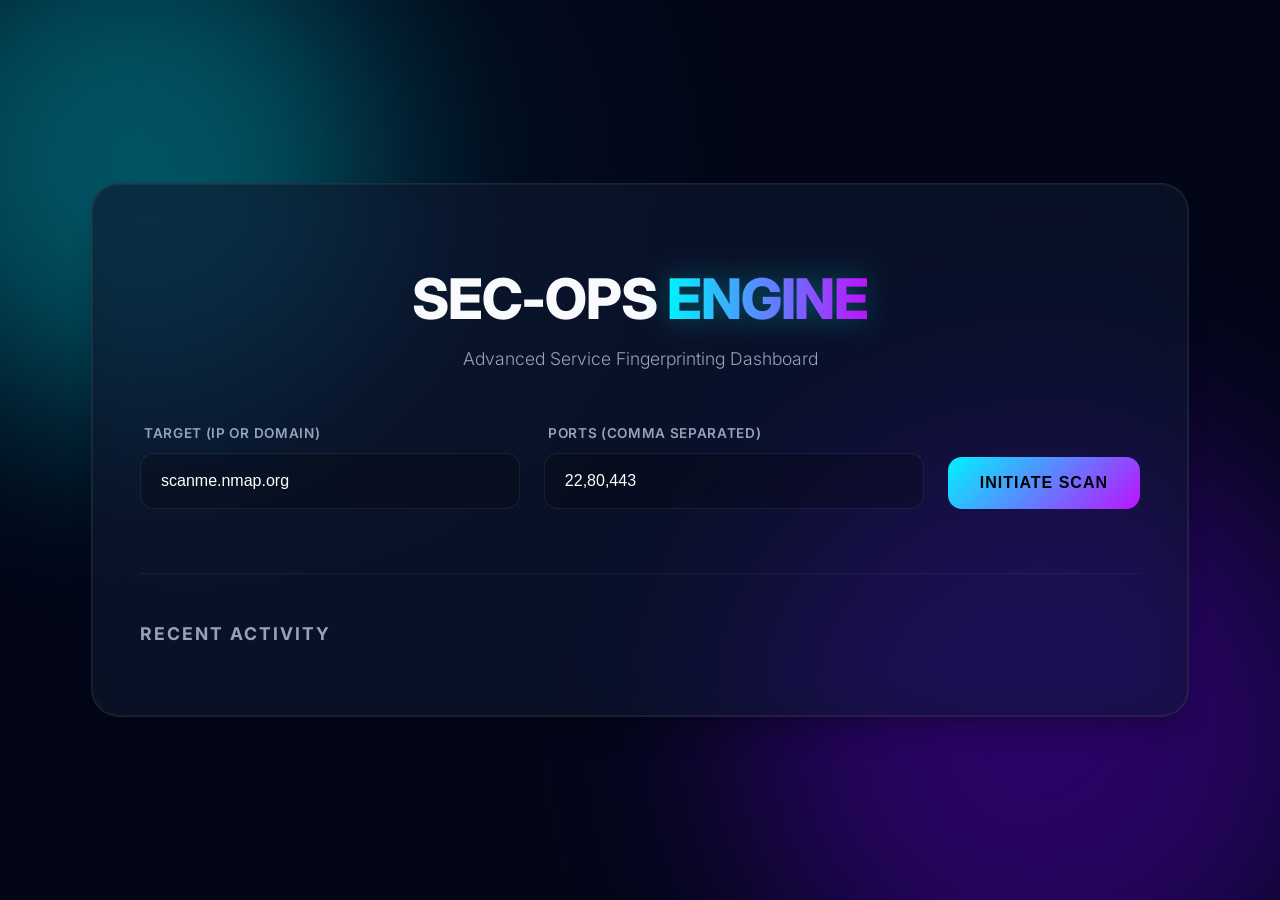
==== web/index.html @ 1a679fd6 "feat(history): implement SQLite-based scan history and recent activity UI" ====
<!DOCTYPE html>
<html lang="en">
<head>
    <meta charset="UTF-8">
    <meta name="viewport" content="width=device-width, initial-scale=1.0">
    <title>SEC-OPS Engine</title>
    <link rel="stylesheet" href="style.css">
    <link href="https://fonts.googleapis.com/css2?family=Inter:wght@300;400;600;700&display=swap" rel="stylesheet">
</head>
<body>
    <div class="background-globes">
        <div class="globe globe-1"></div>
        <div class="globe globe-2"></div>
    </div>
    
    <div class="container glass-panel">
        <header>
            <h1>SEC-OPS <span class="neon-text">ENGINE</span></h1>
            <p>Advanced Service Fingerprinting Dashboard</p>
        </header>

        <main>
            <form id="scan-form">
                <div class="input-group">
                    <label for="target">Target (IP or Domain)</label>
                    <input type="text" id="target" placeholder="e.g. scanme.nmap.org" required value="scanme.nmap.org">
                </div>
                <div class="input-group">
                    <label for="ports">Ports (Comma separated)</label>
                    <input type="text" id="ports" placeholder="e.g. 22,80,443,3306" required value="22,80,443">
                </div>
                <button type="submit" id="btn-scan" class="primary-btn">
                    <span class="btn-text">Initiate Scan</span>
                    <div class="loader hidden"></div>
                </button>
            </form>

            <div id="results-container" class="hidden">
                <div class="results-header">
                    <h2>Scan Results</h2>
                    <div class="search-box">
                        <input type="text" id="search-input" placeholder="Search targets, ports, or services...">
                    </div>
                    <div class="export-actions">
                        <button id="btn-export-json" class="secondary-btn">JSON</button>
                        <button id="btn-export-csv" class="secondary-btn">CSV</button>
                    </div>
                </div>
                <div class="table-wrapper">
                    <table id="results-table">
                        <thead>
                            <tr>
                                <th>Target</th>
                                <th>Port</th>
                                <th>State</th>
                                <th>Service</th>
                                <th>Version</th>
                            </tr>
                        </thead>
                        <tbody id="results-body">
                            <!-- Rows injected here -->
                        </tbody>
                    </table>
                </div>
            </div>
            
            <div id="error-message" class="hidden"></div>
 
            <div id="history-container" class="history-panel">
                <h3>Recent Activity</h3>
                <div id="history-list" class="history-list">
                    <!-- History items injected here -->
                </div>
            </div>
        </main>
    </div>

    <script src="app.js"></script>
</body>
</html>
---- web/style.css ----
:root {
    --bg-color: #020617;
    --text-main: #f8fafc;
    --text-muted: #94a3b8;
    --primary: #00f3ff;
    --secondary: #7000ff;
    --accent: #ff00c8;
    --glass: rgba(15, 23, 42, 0.65);
    --glass-border: rgba(255, 255, 255, 0.08);
    --neon-cyan: #00f3ff;
    --neon-purple: #bc13fe;
    --error: #ef4444;
    --success: #22c55e;
}

body {
    margin: 0;
    font-family: 'Outfit', 'Inter', sans-serif;
    background-color: var(--bg-color);
    color: var(--text-main);
    min-height: 100vh;
    display: flex;
    justify-content: center;
    align-items: center;
    overflow-x: hidden;
    position: relative;
    background-image: 
        radial-gradient(circle at 20% 20%, rgba(0, 243, 255, 0.05) 0%, transparent 40%),
        radial-gradient(circle at 80% 80%, rgba(188, 19, 254, 0.05) 0%, transparent 40%);
}

.background-globes {
    position: fixed;
    top: 0;
    left: 0;
    width: 100%;
    height: 100%;
    z-index: -1;
    pointer-events: none;
}

.globe {
    position: absolute;
    border-radius: 50%;
    filter: blur(100px);
    opacity: 0.3;
}

.globe-1 {
    width: 500px;
    height: 500px;
    background: var(--primary);
    top: -10%;
    left: -10%;
    animation: float 25s infinite alternate;
}

.globe-2 {
    width: 600px;
    height: 600px;
    background: var(--secondary);
    bottom: -15%;
    right: -5%;
    animation: float 30s infinite alternate-reverse;
}

@keyframes float {
    0% { transform: translate(0, 0) scale(1); }
    100% { transform: translate(5% , 5%) scale(1.1); }
}

.container {
    width: 95%;
    max-width: 1000px;
    padding: 3rem;
    margin: 2rem;
    position: relative;
    z-index: 1;
}

.glass-panel {
    background: var(--glass);
    backdrop-filter: blur(25px) saturate(180%);
    -webkit-backdrop-filter: blur(25px) saturate(180%);
    border: 1px solid var(--glass-border);
    border-radius: 28px;
    box-shadow: 
        0 4px 6px -1px rgba(0, 0, 0, 0.1),
        0 20px 25px -5px rgba(0, 0, 0, 0.2),
        inset 0 0 0 1px rgba(255, 255, 255, 0.05);
}

header {
    text-align: center;
    margin-bottom: 3.5rem;
}

h1 {
    font-size: 3.5rem;
    font-weight: 800;
    margin-bottom: 0.5rem;
    letter-spacing: -0.02em;
    line-height: 1.1;
}

.neon-text {
    background: linear-gradient(to right, var(--neon-cyan), var(--neon-purple));
    -webkit-background-clip: text;
    background-clip: text;
    color: transparent;
    filter: drop-shadow(0 0 15px rgba(0, 243, 255, 0.3));
}

header p {
    color: var(--text-muted);
    font-size: 1.1rem;
    font-weight: 300;
}

form {
    display: grid;
    grid-template-columns: 1fr 1fr auto;
    gap: 1.5rem;
    align-items: end;
    margin-bottom: 3rem;
}

@media (max-width: 850px) {
    form {
        grid-template-columns: 1fr;
    }
}

.input-group {
    display: flex;
    flex-direction: column;
    gap: 0.75rem;
}

label {
    font-size: 0.85rem;
    font-weight: 600;
    text-transform: uppercase;
    letter-spacing: 0.05em;
    color: var(--text-muted);
    padding-left: 4px;
}

input {
    background: rgba(0, 0, 0, 0.2);
    border: 1px solid var(--glass-border);
    color: white;
    padding: 1.1rem 1.25rem;
    border-radius: 14px;
    font-size: 1rem;
    outline: none;
    transition: all 0.4s cubic-bezier(0.175, 0.885, 0.32, 1.275);
}

input:focus {
    border-color: var(--primary);
    box-shadow: 0 0 0 4px rgba(0, 243, 255, 0.1);
    transform: scale(1.01);
}

.primary-btn {
    background: linear-gradient(135deg, var(--neon-cyan), var(--neon-purple));
    color: #000;
    border: none;
    height: 52px;
    padding: 0 2rem;
    border-radius: 14px;
    font-size: 1rem;
    font-weight: 700;
    cursor: pointer;
    transition: all 0.3s ease;
    display: flex;
    justify-content: center;
    align-items: center;
    gap: 12px;
    text-transform: uppercase;
    letter-spacing: 1px;
}

.primary-btn:hover {
    transform: translateY(-3px) scale(1.02);
    box-shadow: 0 15px 30px rgba(0, 243, 255, 0.3);
    filter: brightness(1.1);
}

.primary-btn:active {
    transform: translateY(0) scale(0.98);
}

.results-header {
    display: flex;
    justify-content: space-between;
    align-items: center;
    margin-bottom: 2rem;
    padding-top: 2rem;
    border-top: 1px solid var(--glass-border);
}

.search-box input {
    width: 320px;
    padding: 0.8rem 1.25rem;
    font-size: 0.9rem;
}

.export-actions {
    display: flex;
    gap: 12px;
}

.secondary-btn {
    background: rgba(255, 255, 255, 0.05);
    border: 1px solid var(--glass-border);
    color: var(--text-main);
    padding: 0.8rem 1.5rem;
    border-radius: 12px;
    font-size: 0.85rem;
    font-weight: 600;
    cursor: pointer;
    transition: all 0.3s ease;
}

.secondary-btn:hover {
    background: rgba(255, 255, 255, 0.1);
    border-color: var(--text-muted);
    transform: translateY(-2px);
}

.table-wrapper {
    background: rgba(0, 0, 0, 0.15);
    border-radius: 20px;
    border: 1px solid var(--glass-border);
    overflow: hidden;
}

table {
    width: 100%;
    border-collapse: collapse;
}

th {
    background: rgba(255, 255, 255, 0.02);
    padding: 1.25rem 1.5rem;
    text-align: left;
    font-size: 0.8rem;
    font-weight: 700;
    text-transform: uppercase;
    letter-spacing: 0.1em;
    color: var(--text-muted);
    border-bottom: 1px solid var(--glass-border);
}

td {
    padding: 1.25rem 1.5rem;
    border-bottom: 1px solid rgba(255, 255, 255, 0.03);
    font-size: 0.95rem;
}

tr:hover td {
    background: rgba(255, 255, 255, 0.03);
}

.badge {
    padding: 6px 12px;
    border-radius: 8px;
    font-size: 0.75rem;
    font-weight: 800;
    text-transform: uppercase;
    letter-spacing: 0.05em;
}

.badge-open {
    background: rgba(34, 197, 94, 0.15);
    color: #4ade80;
    border: 1px solid rgba(34, 197, 94, 0.2);
}

.loader {
    width: 22px;
    height: 22px;
    border: 3px solid rgba(0, 0, 0, 0.1);
    border-top-color: #000;
    border-radius: 50%;
    animation: spin 0.8s linear infinite;
}

@keyframes spin {
    to { transform: rotate(360deg); }
}

#error-message {
    background: rgba(239, 68, 68, 0.1);
    border: 1px solid rgba(239, 68, 68, 0.2);
    color: #fca5a5;
    padding: 1.25rem;
    border-radius: 14px;
    margin-top: 2rem;
    font-weight: 500;
}

.history-panel {
    margin-top: 4rem;
    padding-top: 2rem;
    border-top: 1px dotted rgba(255, 255, 255, 0.1);
}

.history-panel h3 {
    font-size: 1.1rem;
    color: var(--text-muted);
    margin-bottom: 1.5rem;
    text-transform: uppercase;
    letter-spacing: 2px;
}

.history-list {
    display: grid;
    grid-template-columns: repeat(auto-fill, minmax(280px, 1fr));
    gap: 1rem;
}

.history-item {
    background: rgba(255, 255, 255, 0.03);
    padding: 1.25rem;
    border-radius: 16px;
    border: 1px solid var(--glass-border);
    display: flex;
    justify-content: space-between;
    align-items: center;
    transition: all 0.3s ease;
}

.history-item:hover {
    background: rgba(255, 255, 255, 0.07);
    border-color: var(--primary);
    transform: translateY(-2px);
}

.history-info {
    display: flex;
    flex-direction: column;
    gap: 4px;
}

.history-info strong {
    font-size: 1rem;
    color: var(--text-main);
}

.history-info span {
    font-size: 0.75rem;
    color: var(--text-muted);
}

.view-btn {
    background: var(--primary);
    color: #000;
    border: none;
    padding: 6px 14px;
    border-radius: 8px;
    font-size: 0.8rem;
    font-weight: 700;
    cursor: pointer;
    transition: all 0.2s ease;
}

.view-btn:hover {
    filter: brightness(1.2);
    transform: scale(1.05);
}

.hidden { display: none !important; }

@media (max-width: 600px) {
    .results-header {
        flex-direction: column;
        gap: 1.5rem;
        align-items: stretch;
    }
    .search-box input {
        width: 100%;
    }
    .export-actions {
        justify-content: center;
    }
}
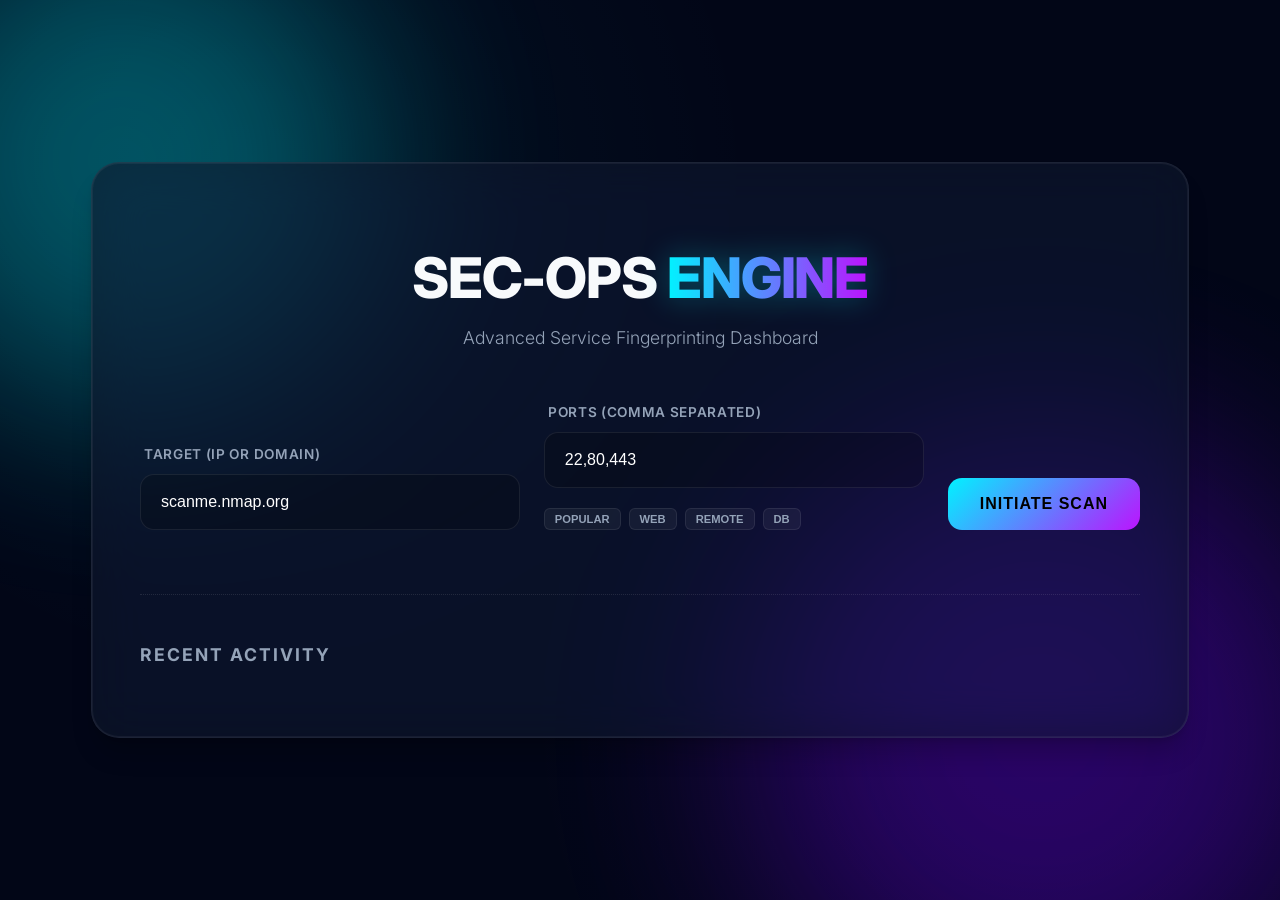
==== commit 0eb71d06: "feat(ui): add scan profile presets for quick port selection" ====
--- a/web/index.html
+++ b/web/index.html
@@ -26,8 +26,14 @@
                     <input type="text" id="target" placeholder="e.g. scanme.nmap.org" required value="scanme.nmap.org">
                 </div>
                 <div class="input-group">
-                    <label for="ports">Ports (Comma separated)</label>
-                    <input type="text" id="ports" placeholder="e.g. 22,80,443,3306" required value="22,80,443">
+                    <label>Ports (Comma separated)</label>
+                    <input type="text" id="ports" value="22,80,443" placeholder="e.g. 21,22,80,443,3306">
+                    <div class="profile-presets">
+                        <button type="button" class="preset-btn" data-ports="21,22,23,25,53,80,110,143,443,3306,5432,6379,8080">Popular</button>
+                        <button type="button" class="preset-btn" data-ports="80,443,8080,8443">Web</button>
+                        <button type="button" class="preset-btn" data-ports="22,23,3389">Remote</button>
+                        <button type="button" class="preset-btn" data-ports="3306,5432,6379,27017">DB</button>
+                    </div>
                 </div>
                 <button type="submit" id="btn-scan" class="primary-btn">
                     <span class="btn-text">Initiate Scan</span>
--- a/web/style.css
+++ b/web/style.css
@@ -137,6 +137,38 @@
     gap: 0.75rem;
 }
 
+.profile-presets {
+    display: flex;
+    gap: 0.5rem;
+    margin-top: 0.5rem;
+}
+
+.preset-btn {
+    background: rgba(255, 255, 255, 0.05);
+    border: 1px solid var(--glass-border);
+    color: var(--text-muted);
+    padding: 4px 10px;
+    border-radius: 6px;
+    font-size: 0.7rem;
+    font-weight: 600;
+    cursor: pointer;
+    transition: all 0.2s ease;
+    text-transform: uppercase;
+}
+
+.preset-btn:hover {
+    background: rgba(255, 255, 255, 0.1);
+    color: var(--primary);
+    border-color: var(--primary);
+    transform: translateY(-1px);
+}
+
+.preset-btn.active {
+    background: rgba(0, 243, 255, 0.1);
+    color: var(--primary);
+    border-color: var(--primary);
+}
+
 label {
     font-size: 0.85rem;
     font-weight: 600;
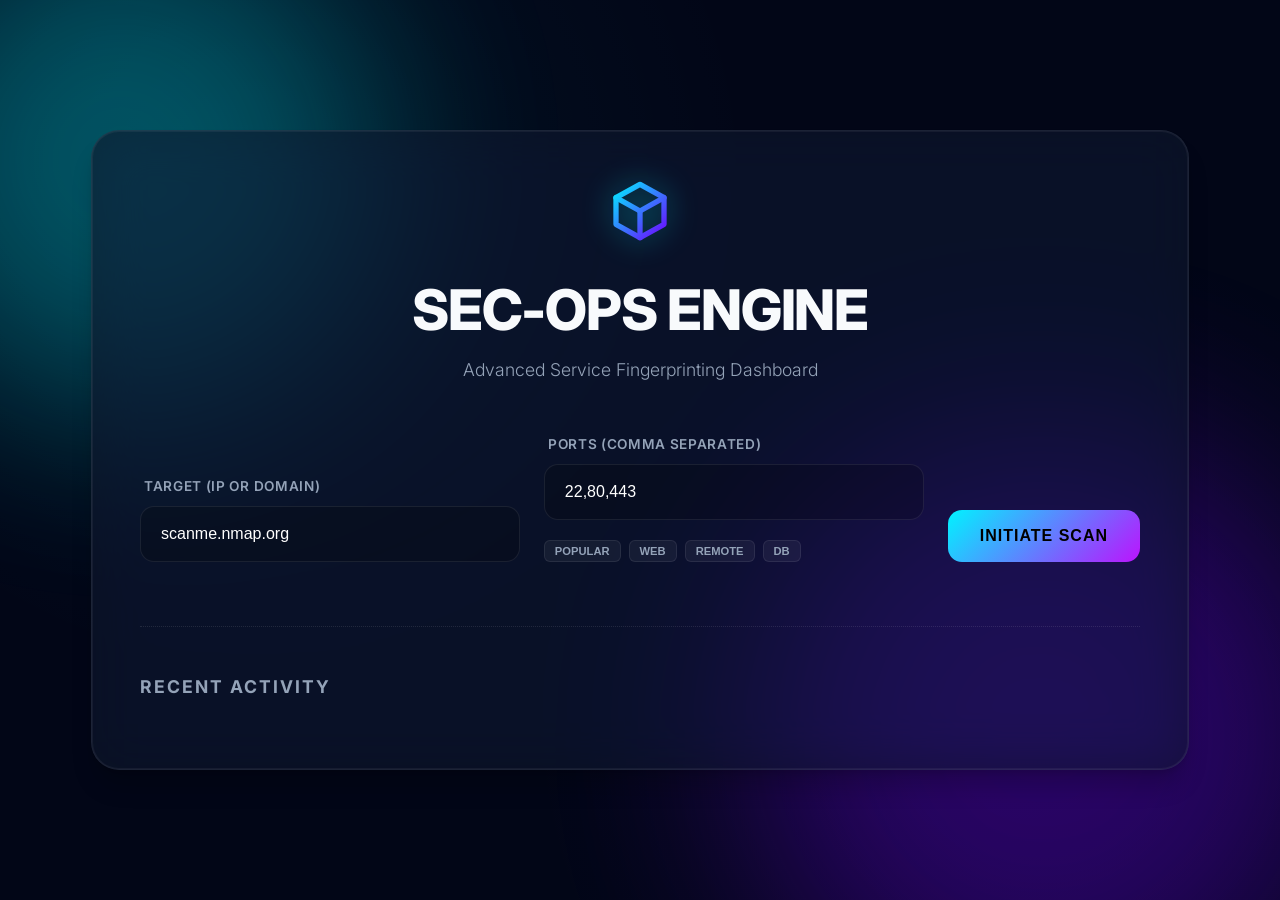
==== commit 1b579ddf: "style(ui): add professional SVG logo and floating animations to header" ====
--- a/web/index.html
+++ b/web/index.html
@@ -15,11 +15,49 @@
     
     <div class="container glass-panel">
         <header>
-            <h1>SEC-OPS <span class="neon-text">ENGINE</span></h1>
+            <div class="logo-container">
+                <svg class="logo-svg" viewBox="0 0 24 24" fill="none" xmlns="http://www.w3.org/2000/svg">
+                    <path d="M12 2L3 7V17L12 22L21 17V7L12 2Z" stroke="url(#logo-gradient)" stroke-width="2" stroke-linecap="round" stroke-linejoin="round"/>
+                    <path d="M12 22V12" stroke="url(#logo-gradient)" stroke-width="2" stroke-linecap="round" stroke-linejoin="round"/>
+                    <path d="M12 12L21 7" stroke="url(#logo-gradient)" stroke-width="2" stroke-linecap="round" stroke-linejoin="round"/>
+                    <path d="M12 12L3 7" stroke="url(#logo-gradient)" stroke-width="2" stroke-linecap="round" stroke-linejoin="round"/>
+                    <defs>
+                        <linearGradient id="logo-gradient" x1="2" y1="2" x2="22" y2="22" gradientUnits="userSpaceOnUse">
+                            <stop stop-color="#00f3ff"/>
+                            <stop offset="1" stop-color="#7000ff"/>
+                        </linearGradient>
+                    </defs>
+                </svg>
+            </div>
+            <h1>SEC-OPS <span class="accent">ENGINE</span></h1>
             <p>Advanced Service Fingerprinting Dashboard</p>
         </header>
 
         <main>
+            <div id="scan-stats" class="scan-stats hidden">
+                <div class="stat-card">
+                    <span class="stat-label">Hosts Scanned</span>
+                    <span id="stat-hosts" class="stat-value">0</span>
+                </div>
+                <div class="stat-card">
+                    <span class="stat-label">Open Ports</span>
+                    <span id="stat-ports" class="stat-value">0</span>
+                </div>
+                <div class="stat-card">
+                    <span class="stat-label">Unique Services</span>
+                    <span id="stat-services" class="stat-value">0</span>
+                </div>
+            </div>
+ 
+            <div id="scan-analytics" class="scan-analytics hidden">
+                <div class="analytics-card">
+                    <h4>Service Distribution</h4>
+                    <div id="service-distribution-list" class="service-list">
+                        <!-- Bars injected here -->
+                    </div>
+                </div>
+            </div>
+
             <form id="scan-form">
                 <div class="input-group">
                     <label for="target">Target (IP or Domain)</label>
@@ -40,6 +78,16 @@
                     <div class="loader hidden"></div>
                 </button>
             </form>
+ 
+            <div id="scan-progress-container" class="progress-bar-container hidden">
+                <div class="progress-info">
+                    <span id="progress-text">Scanning targets...</span>
+                    <span id="progress-percent">0%</span>
+                </div>
+                <div class="progress-track">
+                    <div id="progress-fill" class="progress-fill"></div>
+                </div>
+            </div>
 
             <div id="results-container" class="hidden">
                 <div class="results-header">
--- a/web/style.css
+++ b/web/style.css
@@ -90,9 +90,147 @@
         inset 0 0 0 1px rgba(255, 255, 255, 0.05);
 }
 
+.scan-stats {
+    display: grid;
+    grid-template-columns: repeat(3, 1fr);
+    gap: 1.5rem;
+    margin-bottom: 2.5rem;
+}
+
+.stat-card {
+    background: rgba(255, 255, 255, 0.03);
+    border: 1px solid var(--glass-border);
+    padding: 1.25rem;
+    border-radius: 18px;
+    display: flex;
+    flex-direction: column;
+    gap: 0.5rem;
+}
+
+.stat-label {
+    font-size: 0.75rem;
+    color: var(--text-muted);
+    text-transform: uppercase;
+    letter-spacing: 1px;
+}
+
+.stat-value {
+    font-size: 1.75rem;
+    font-weight: 800;
+    color: var(--primary);
+}
+
+.scan-analytics {
+    margin-bottom: 2.5rem;
+}
+
+.analytics-card {
+    background: rgba(255, 255, 255, 0.03);
+    border: 1px solid var(--glass-border);
+    padding: 1.5rem;
+    border-radius: 18px;
+}
+
+.analytics-card h4 {
+    font-size: 0.9rem;
+    color: var(--text-muted);
+    text-transform: uppercase;
+    letter-spacing: 1px;
+    margin-top: 0;
+    margin-bottom: 1.25rem;
+}
+
+.service-list {
+    display: flex;
+    flex-direction: column;
+    gap: 1rem;
+}
+
+.service-item {
+    display: grid;
+    grid-template-columns: 100px 1fr 40px;
+    align-items: center;
+    gap: 1rem;
+}
+
+.service-name {
+    font-size: 0.8rem;
+    font-weight: 600;
+    color: var(--text-main);
+}
+
+.service-bar-track {
+    height: 6px;
+    background: rgba(255, 255, 255, 0.05);
+    border-radius: 3px;
+    overflow: hidden;
+}
+
+.service-bar-fill {
+    height: 100%;
+    background: var(--primary);
+    border-radius: 3px;
+    transition: width 0.6s ease-out;
+}
+
+.service-count {
+    font-size: 0.75rem;
+    color: var(--text-muted);
+    text-align: right;
+}
+
+.progress-bar-container {
+    margin-bottom: 2.5rem;
+    padding: 1rem;
+    background: rgba(0, 0, 0, 0.2);
+    border-radius: 16px;
+    border: 1px solid var(--glass-border);
+}
+
+.progress-info {
+    display: flex;
+    justify-content: space-between;
+    font-size: 0.85rem;
+    margin-bottom: 0.75rem;
+    color: var(--text-muted);
+}
+
+.progress-track {
+    height: 8px;
+    background: rgba(255, 255, 255, 0.05);
+    border-radius: 4px;
+    overflow: hidden;
+}
+
+.progress-fill {
+    height: 100%;
+    width: 0%;
+    background: linear-gradient(to right, var(--primary), var(--secondary));
+    box-shadow: 0 0 15px rgba(0, 243, 255, 0.5);
+    transition: width 0.4s cubic-bezier(0.4, 0, 0.2, 1);
+}
+
 header {
     text-align: center;
     margin-bottom: 3.5rem;
+}
+
+.logo-container {
+    margin-bottom: 1.5rem;
+    display: flex;
+    justify-content: center;
+}
+
+.logo-svg {
+    width: 64px;
+    height: 64px;
+    filter: drop-shadow(0 0 15px rgba(0, 243, 255, 0.4));
+    animation: float 4s ease-in-out infinite;
+}
+
+@keyframes float {
+    0%, 100% { transform: translateY(0) rotate(0deg); }
+    50% { transform: translateY(-10px) rotate(5deg); }
 }
 
 h1 {
@@ -290,6 +428,26 @@
     padding: 1.25rem 1.5rem;
     border-bottom: 1px solid rgba(255, 255, 255, 0.03);
     font-size: 0.95rem;
+}
+
+.version-wrapper {
+    display: flex;
+    align-items: center;
+    gap: 0.75rem;
+}
+
+.cve-link {
+    color: var(--text-muted);
+    opacity: 0.5;
+    transition: all 0.2s ease;
+    display: flex;
+    align-items: center;
+}
+
+.cve-link:hover {
+    color: var(--primary);
+    opacity: 1;
+    transform: scale(1.1);
 }
 
 tr:hover td {
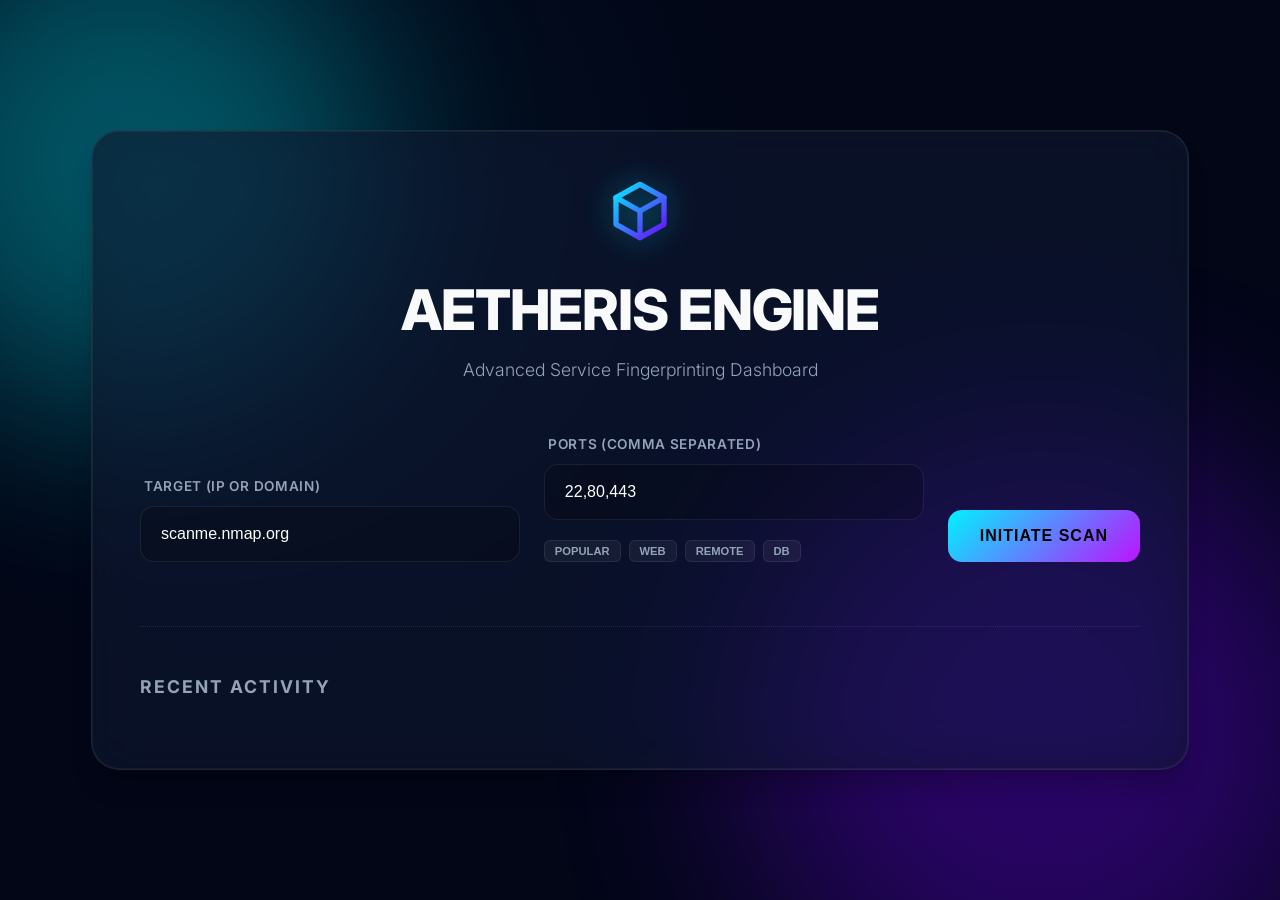
==== commit 265272b6: "feat: implement asynchronous service fingerprinting engine and Axum-based web interface with real-ti" ====
--- a/web/index.html
+++ b/web/index.html
@@ -3,7 +3,7 @@
 <head>
     <meta charset="UTF-8">
     <meta name="viewport" content="width=device-width, initial-scale=1.0">
-    <title>SEC-OPS Engine</title>
+    <title>Aetheris Engine | Professional Recon Dashboard</title>
     <link rel="stylesheet" href="style.css">
     <link href="https://fonts.googleapis.com/css2?family=Inter:wght@300;400;600;700&display=swap" rel="stylesheet">
 </head>
@@ -29,7 +29,7 @@
                     </defs>
                 </svg>
             </div>
-            <h1>SEC-OPS <span class="accent">ENGINE</span></h1>
+            <h1>AETHERIS <span class="accent">ENGINE</span></h1>
             <p>Advanced Service Fingerprinting Dashboard</p>
         </header>
 
@@ -87,6 +87,7 @@
                 <div class="progress-track">
                     <div id="progress-fill" class="progress-fill"></div>
                 </div>
+                <div id="live-log-status" class="live-log">Ready to scan...</div>
             </div>
 
             <div id="results-container" class="hidden">
@@ -98,6 +99,7 @@
                     <div class="export-actions">
                         <button id="btn-export-json" class="secondary-btn">JSON</button>
                         <button id="btn-export-csv" class="secondary-btn">CSV</button>
+                        <button id="btn-export-pdf" class="secondary-btn">PDF Report</button>
                     </div>
                 </div>
                 <div class="table-wrapper">
--- a/web/style.css
+++ b/web/style.css
@@ -210,6 +210,14 @@
     transition: width 0.4s cubic-bezier(0.4, 0, 0.2, 1);
 }
 
+.live-log {
+    margin-top: 0.75rem;
+    font-size: 0.75rem;
+    color: var(--text-muted);
+    font-family: 'JetBrains Mono', 'Courier New', monospace;
+    opacity: 0.8;
+}
+
 header {
     text-align: center;
     margin-bottom: 3.5rem;
@@ -263,7 +271,25 @@
     margin-bottom: 3rem;
 }
 
-@media (max-width: 850px) {
+@media print {
+    body { background: white !important; color: black !important; }
+    .glass-panel { background: none !important; border: none !important; box-shadow: none !important; padding: 0 !important; }
+    .logo-svg { filter: none !important; animation: none !important; }
+    #scan-form, .logo-container, .profile-presets, .export-actions, #history-container, #error-message, .cve-link { display: none !important; }
+    .scan-stats { grid-template-columns: repeat(3, 1fr) !important; color: black !important; margin-bottom: 20px !important; }
+    .stat-card { border: 1px solid #ddd !important; background: #f9f9f9 !important; color: black !important; }
+    .stat-value { color: #000 !important; }
+    .scan-analytics { display: block !important; border: 1px solid #ddd !important; padding: 15px !important; }
+    .service-bar-track { border: 1px solid #ccc !important; }
+    .service-bar-fill { background: #333 !important; }
+    table { width: 100% !important; border-collapse: collapse !important; }
+    th, td { border: 1px solid #ddd !important; color: black !important; padding: 8px !important; }
+    th { background: #eee !important; }
+    h1 { color: black !important; font-size: 24pt !important; margin-top: 0 !important; }
+    .accent { color: black !important; }
+}
+
+@media (max-width: 768px) {
     form {
         grid-template-columns: 1fr;
     }
